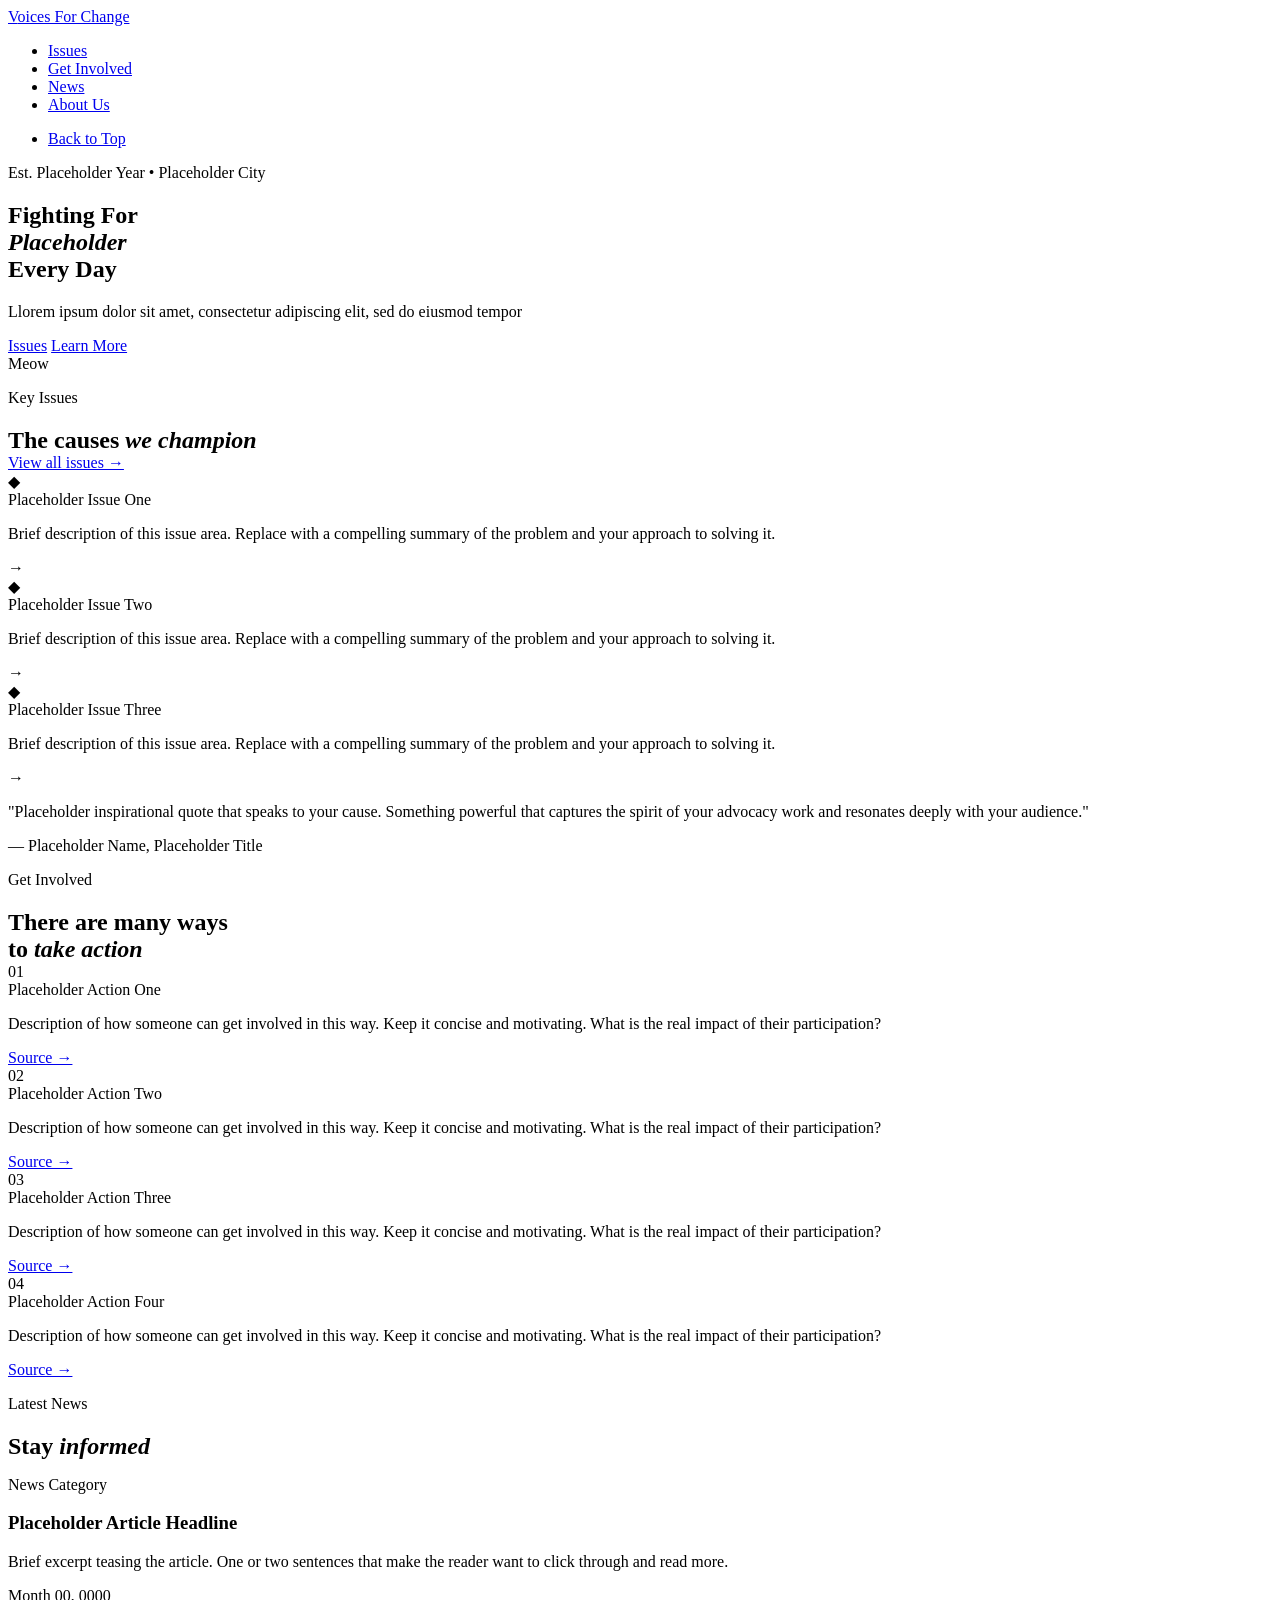
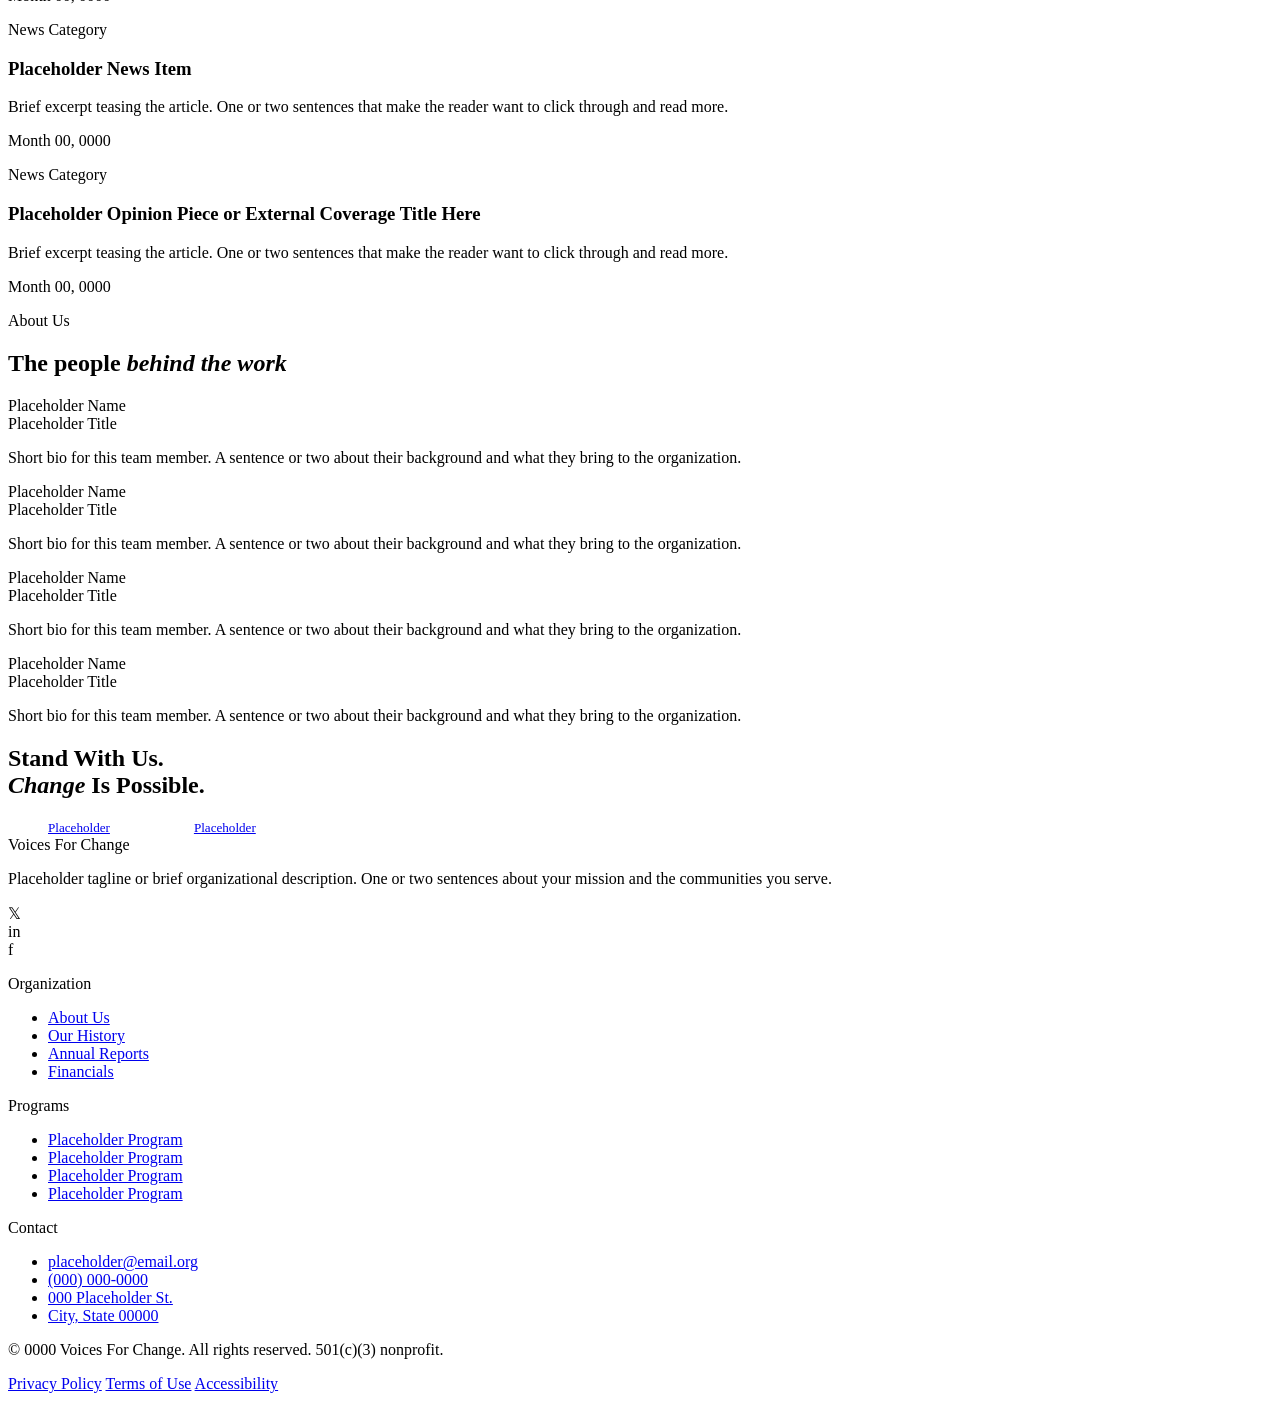
==== index.html @ d4bca1f6 "Initial Commit" ====
<!DOCTYPE html>
<html lang="en">
<head>
    <meta charset="UTF-8" />
    <meta name="viewport" content="width=device-width, initial-scale=1.0" />
    <title>Voices For Change — Advocacy Organization</title>
    <link href="https://fonts.googleapis.com/css2?family=Bebas+Neue&family=Cormorant+Garamond:ital,wght@0,300;0,400;0,600;1,300;1,400&family=DM+Sans:wght@300;400;500&display=swap" rel="stylesheet" />
    <link rel="stylesheet" href="./style.css">
</head>
<body>

<!-- NAV -->
<nav>
    <a class="nav-logo" href="#"><span>V</span>oices For Change</a>
    <ul class="nav-links">
        <li><a href="#issues">Issues</a></li>
        <li><a href="#involved">Get Involved</a></li>
        <li><a href="#news">News</a></li>
        <li><a href="#about">About Us</a></li>
    </ul>
    <ul class="top-button">
        <li class="top"><a href="#" class="cta-btn">Back to Top</a></li>
    </ul>
</nav>

<!-- HERO -->
<section id="hero" class="hero">
    <div class="hero-left">
        <p class="hero-eyebrow">Est. Placeholder Year &bull; Placeholder City</p>
        <h1 class="hero-title">
            Fighting For<br>
            <em>Placeholder</em><br>
            Every Day
        </h1>
        <p class="hero-sub">
            Llorem ipsum dolor sit amet, consectetur adipiscing elit, sed do eiusmod tempor
        </p>
        <div class="hero-actions">
            <a href="#issues" class="btn-primary">Issues</a>
            <a href="#news" class="btn-secondary">Learn More</a>
        </div>
    </div>
    <div class="hero-right">
        <div class="hero-right-inner"></div>
        <div class="hero-deco">Meow</div>
    </div>
</section>

<!-- ISSUES -->
<section id= "issues" class="issues-section">
    <div class="issues-header">
        <div>
            <p class="section-tag">Key Issues</p>
            <h2 class="section-heading" style="margin-bottom:0">The causes <em>we champion</em></h2>
        </div>
        <a href="#" class="involve-link">View all issues &#8594;</a>
    </div>
    <div class="issues-grid">
        <div class="issue-card">
            <div class="issue-icon">&#9670;</div>
            <div class="issue-title">Placeholder Issue One</div>
            <p class="issue-desc">Brief description of this issue area. Replace with a compelling summary of the problem and your approach to solving it.</p>
            <span class="issue-arrow">&#8594;</span>
        </div>
        <div class="issue-card">
            <div class="issue-icon">&#9670;</div>
            <div class="issue-title">Placeholder Issue Two</div>
            <p class="issue-desc">Brief description of this issue area. Replace with a compelling summary of the problem and your approach to solving it.</p>
            <span class="issue-arrow">&#8594;</span>
        </div>
        <div class="issue-card">
            <div class="issue-icon">&#9670;</div>
            <div class="issue-title">Placeholder Issue Three</div>
            <p class="issue-desc">Brief description of this issue area. Replace with a compelling summary of the problem and your approach to solving it.</p>
            <span class="issue-arrow">&#8594;</span>
        </div>
    </div>
</section>

<!-- QUOTE -->
<section class="quote-section">
    <p class="quote-text">
        "Placeholder inspirational quote that speaks to your cause. Something powerful that captures the spirit of your advocacy work and resonates deeply with your audience."
    </p>
    <p class="quote-attribution">— Placeholder Name, Placeholder Title</p>
</section>

<!-- GET INVOLVED -->
<section id="involved" class="involve-section">
    <div class="involve-header">
        <p class="section-tag">Get Involved</p>
        <h2 class="section-heading" style="margin-bottom:0">There are many ways<br>to <em>take action</em></h2>
    </div>
    <div class="involve-grid">
        <div class="involve-card">
            <div class="involve-num">01</div>
            <div class="involve-title">Placeholder Action One</div>
            <p class="involve-text">Description of how someone can get involved in this way. Keep it concise and motivating. What is the real impact of their participation?</p>
            <a href="#" class="involve-link">Source &#8594;</a>
        </div>
        <div class="involve-card">
            <div class="involve-num">02</div>
            <div class="involve-title">Placeholder Action Two</div>
            <p class="involve-text">Description of how someone can get involved in this way. Keep it concise and motivating. What is the real impact of their participation?</p>
            <a href="#" class="involve-link">Source &#8594;</a>
        </div>
        <div class="involve-card">
            <div class="involve-num">03</div>
            <div class="involve-title">Placeholder Action Three</div>
            <p class="involve-text">Description of how someone can get involved in this way. Keep it concise and motivating. What is the real impact of their participation?</p>
            <a href="#" class="involve-link">Source &#8594;</a>
        </div>
        <div class="involve-card">
            <div class="involve-num">04</div>
            <div class="involve-title">Placeholder Action Four</div>
            <p class="involve-text">Description of how someone can get involved in this way. Keep it concise and motivating. What is the real impact of their participation?</p>
            <a href="#" class="involve-link">Source &#8594;</a>
        </div>
    </div>
</section>

<!-- NEWS -->
<section id="news" class="news-section">
    <div class="news-header">
        <div>
            <p class="section-tag">Latest News</p>
            <h2 class="section-heading" style="margin-bottom:0">Stay <em>informed</em></h2>
        </div>
    </div>
    <div class="news-grid">
        <div class="news-card">
            <p class="news-category">News Category</p>
            <h3 class="news-title">Placeholder Article Headline </h3>
            <p class="news-excerpt">Brief excerpt teasing the article. One or two sentences that make the reader want to click through and read more.</p>
            <p class="news-date">Month 00, 0000</p>
        </div>
        <div class="news-card">
            <p class="news-category">News Category</p>
            <h3 class="news-title">Placeholder News Item </h3>
            <p class="news-excerpt">Brief excerpt teasing the article. One or two sentences that make the reader want to click through and read more.</p>
            <p class="news-date">Month 00, 0000</p>
        </div>
        <div class="news-card">
            <p class="news-category">News Category</p>
            <h3 class="news-title">Placeholder Opinion Piece or External Coverage Title Here</h3>
            <p class="news-excerpt">Brief excerpt teasing the article. One or two sentences that make the reader want to click through and read more.</p>
            <p class="news-date">Month 00, 0000</p>
        </div>
    </div>
</section>

<!-- ABOUT -->
<section id="about" class="about-section">
    <div class="about-header">
        <p class="section-tag">About Us</p>
        <h2 class="section-heading">The people <em>behind the work</em></h2>
    </div>
    <div class="about-grid">
        <div class="about-card">
            <div class="about-avatar"></div>
            <div class="about-name">Placeholder Name</div>
            <div class="about-role">Placeholder Title</div>
            <p class="about-bio">Short bio for this team member. A sentence or two about their background and what they bring to the organization.</p>
        </div>
        <div class="about-card">
            <div class="about-avatar"></div>
            <div class="about-name">Placeholder Name</div>
            <div class="about-role">Placeholder Title</div>
            <p class="about-bio">Short bio for this team member. A sentence or two about their background and what they bring to the organization.</p>
        </div>
        <div class="about-card">
            <div class="about-avatar"></div>
            <div class="about-name">Placeholder Name</div>
            <div class="about-role">Placeholder Title</div>
            <p class="about-bio">Short bio for this team member. A sentence or two about their background and what they bring to the organization.</p>
        </div>
        <div class="about-card">
            <div class="about-avatar"></div>
            <div class="about-name">Placeholder Name</div>
            <div class="about-role">Placeholder Title</div>
            <p class="about-bio">Short bio for this team member. A sentence or two about their background and what they bring to the organization.</p>
        </div>
    </div>
</section>

<!-- CTA BAND -->
<section class="cta-band">
    <div>
        <h2 class="cta-heading">
            Stand With Us.<br>
            <em>Change</em> Is Possible.
        </h2>
    </div>
    <div class="cta-actions">
        <a href="#" class="btn-primary" style="font-size:0.82rem; padding:1rem 2.5rem;">Placeholder</a>
        <a href="#" class="btn-secondary" style="font-size:0.82rem; padding:1rem 2.5rem;">Placeholder</a>
    </div>
</section>

<!-- FOOTER -->
<footer>
    <div class="footer-top">
        <div>
            <div class="footer-brand-name"><span>V</span>oices For Change</div>
            <p class="footer-tagline">Placeholder tagline or brief organizational description. One or two sentences about your mission and the communities you serve.</p>
            <div class="footer-socials">
                <div class="social-btn">&#120143;</div>
                <div class="social-btn">in</div>
                <div class="social-btn">f</div>
            </div>
        </div>
        <div>
            <p class="footer-col-title">Organization</p>
            <ul class="footer-links">
                <li><a href="#about">About Us</a></li>
                <li><a href="nothing.html">Our History</a></li>
                <li><a href="nothing.html">Annual Reports</a></li>
                <li><a href="nothing.html">Financials</a></li>
            </ul>
        </div>
        <div>
            <p class="footer-col-title">Programs</p>
            <ul class="footer-links">
                <li><a href="nothing.html">Placeholder Program</a></li>
                <li><a href="nothing.html">Placeholder Program</a></li>
                <li><a href="nothing.html">Placeholder Program</a></li>
                <li><a href="nothing.html">Placeholder Program</a></li>
            </ul>
        </div>
        <div>
            <p class="footer-col-title">Contact</p>
            <ul class="footer-links">
                <li><a href="nothing.html">placeholder@email.org</a></li>
                <li><a href="nothing.html">(000) 000-0000</a></li>
                <li><a href="nothing.html">000 Placeholder St.</a></li>
                <li><a href="nothing.html">City, State 00000</a></li>
            </ul>
        </div>
    </div>
    <div class="footer-bottom">
        <p class="footer-copy">&copy; 0000 Voices For Change. All rights reserved. 501(c)(3) nonprofit.</p>
        <div class="footer-legal">
            <a href="nothing.html">Privacy Policy</a>
            <a href="nothing.html">Terms of Use</a>
            <a href="nothing.html">Accessibility</a>
        </div>
    </div>
</footer>

</body>
</html>
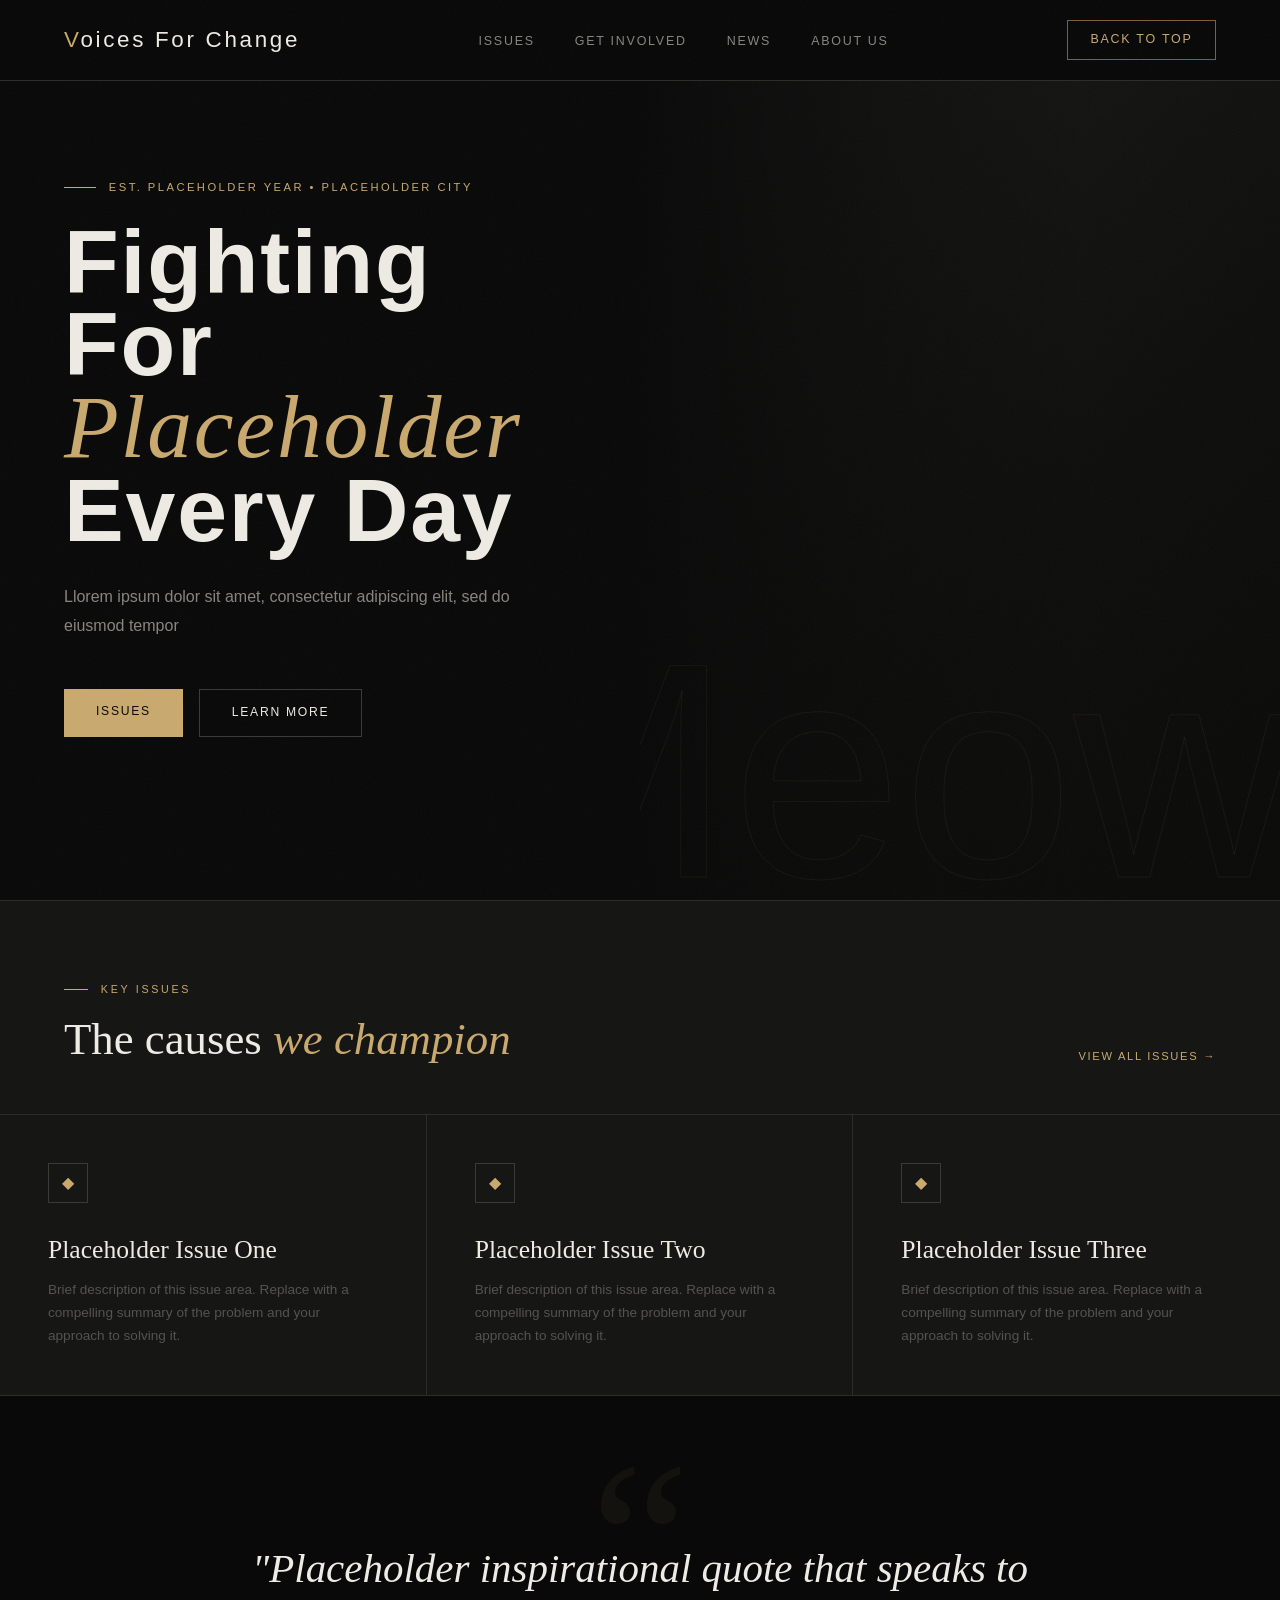
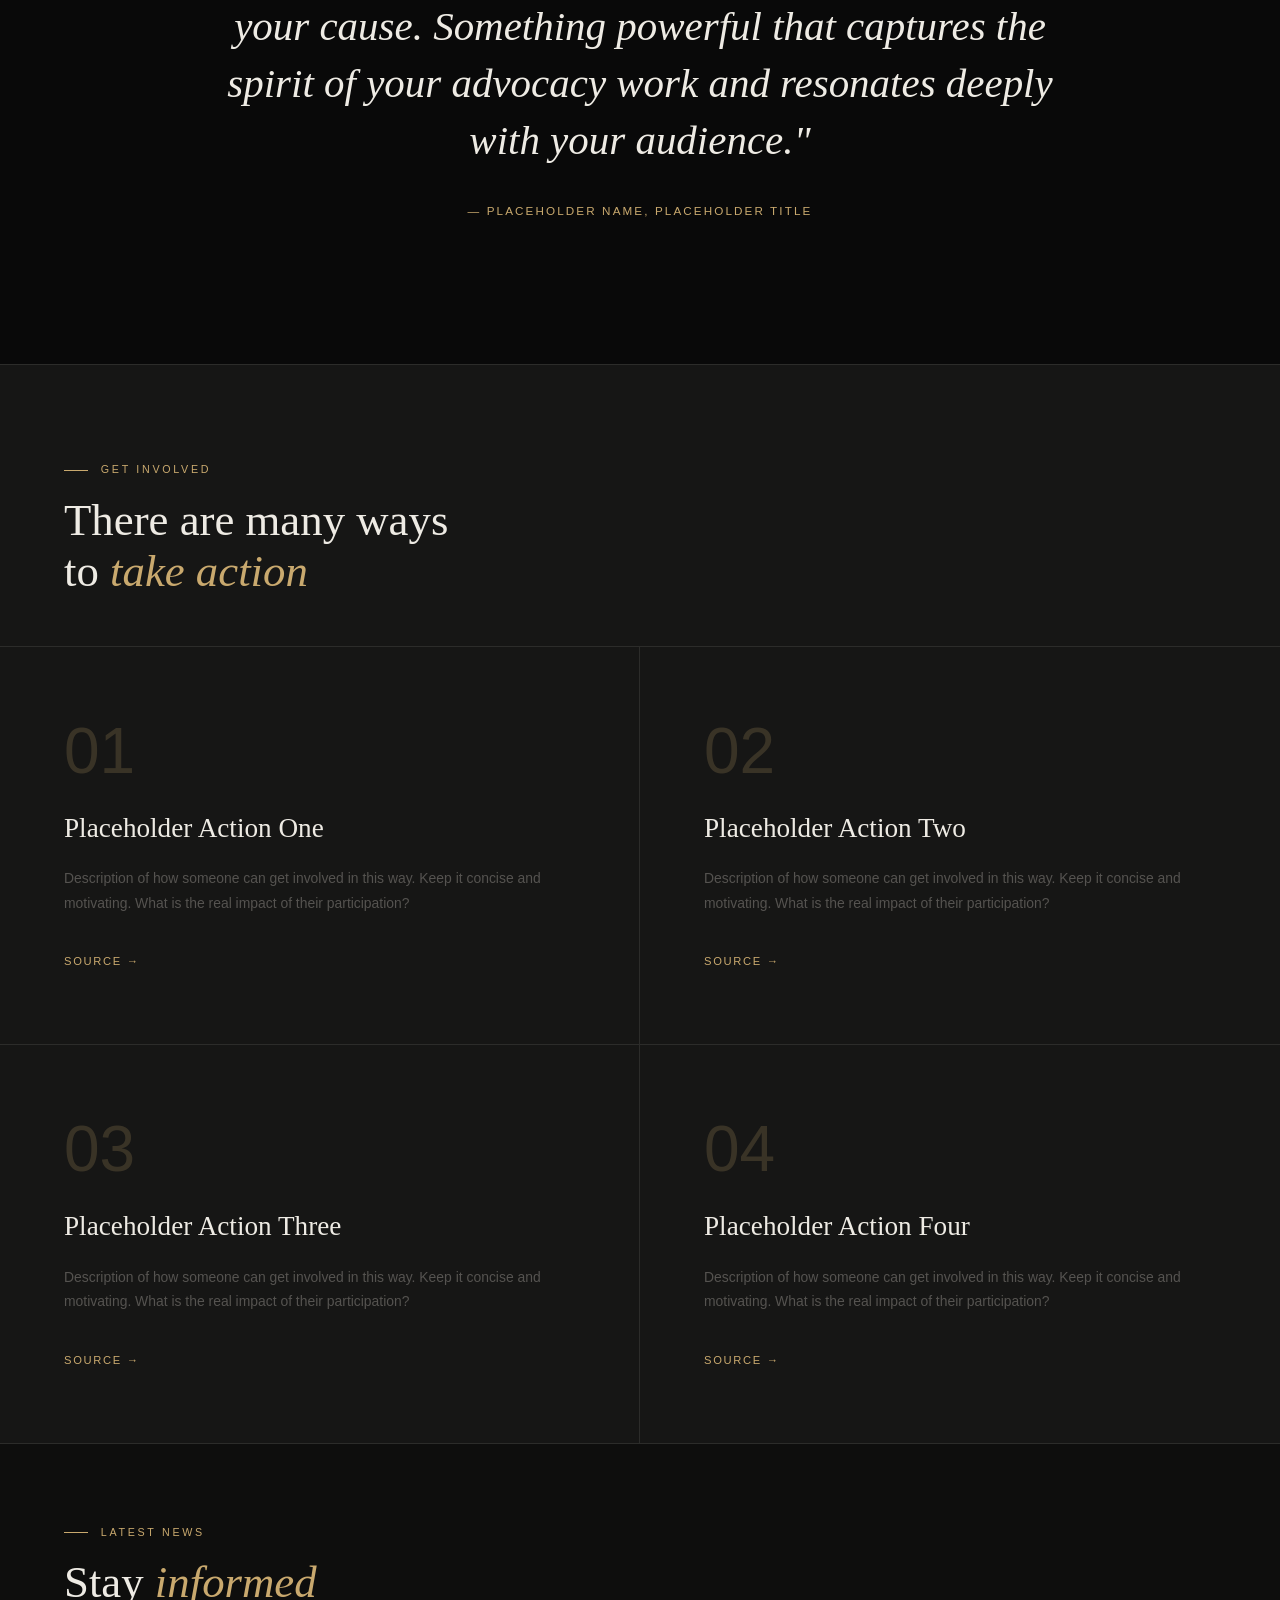
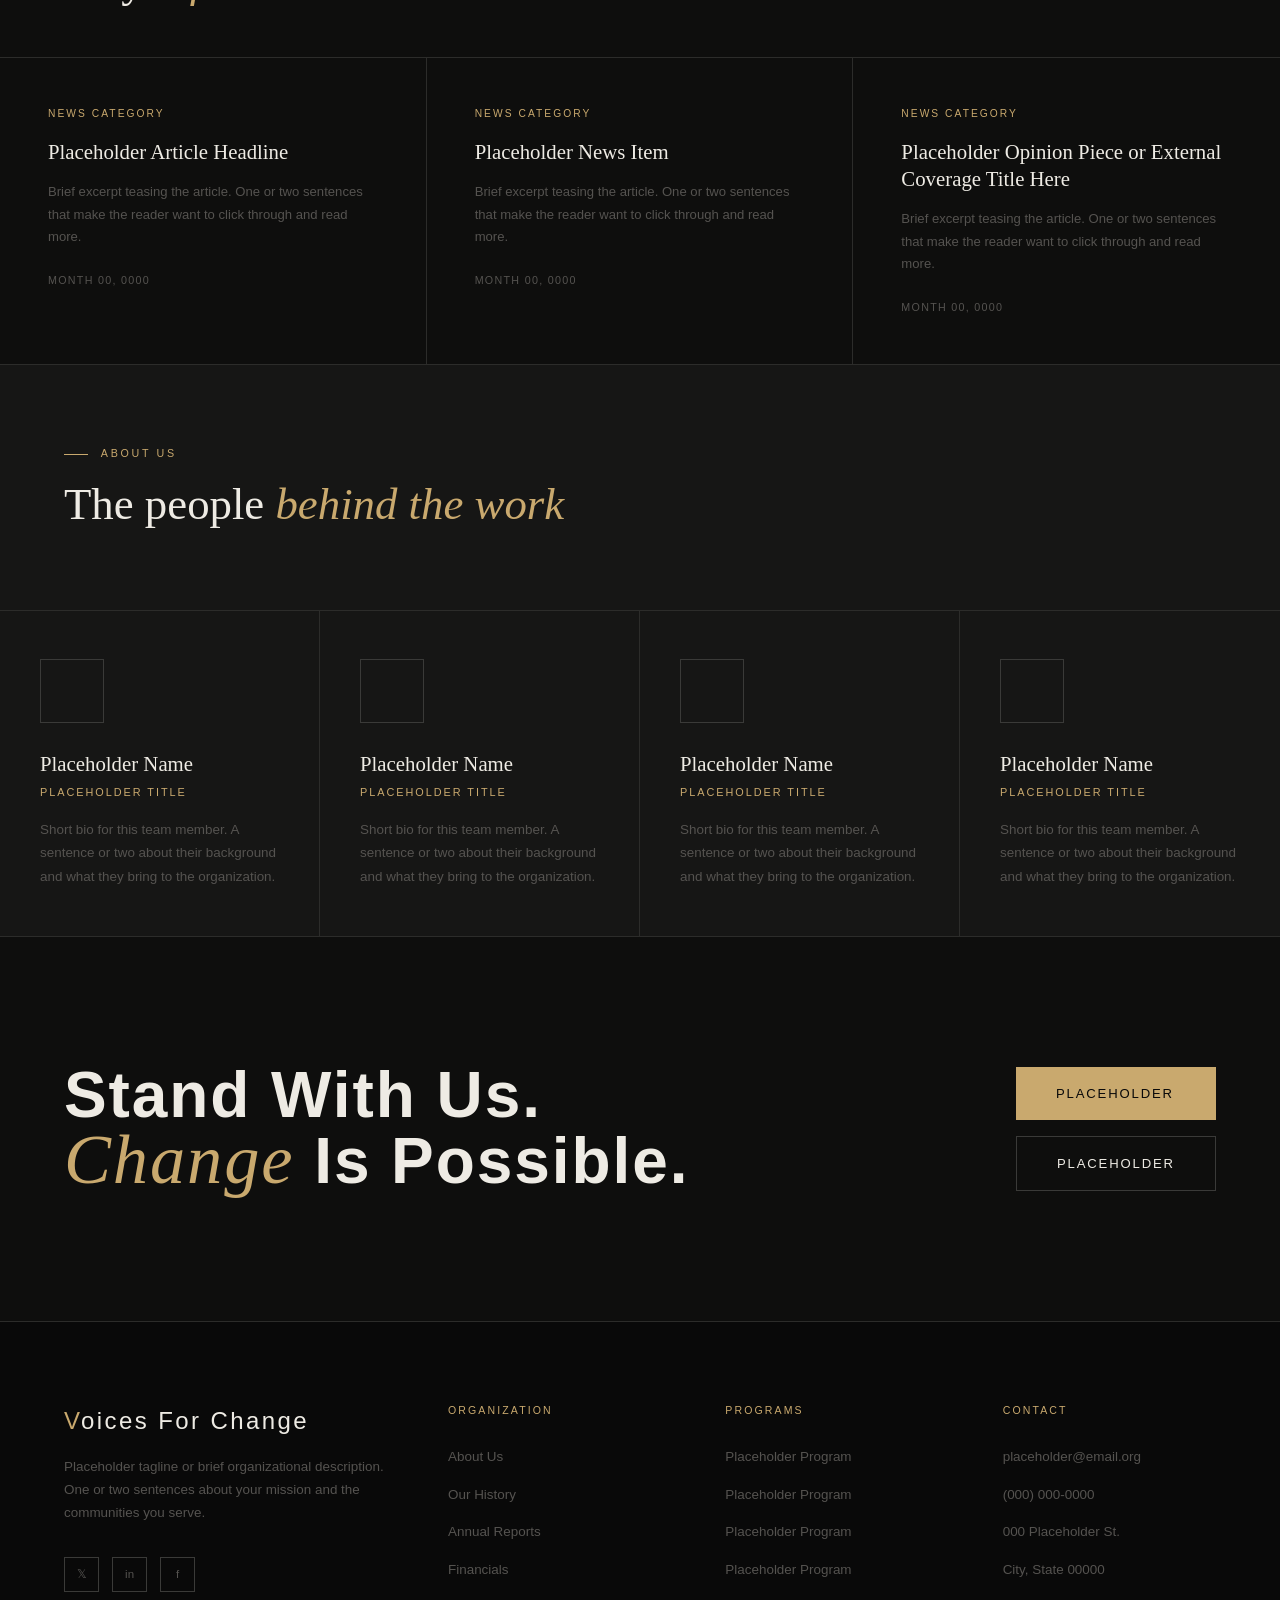
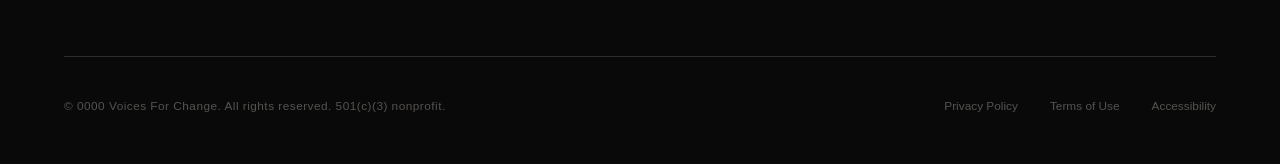
==== commit 591cc5fe: "Update index.html" ====
--- a/index.html
+++ b/index.html
@@ -3,7 +3,7 @@
 <head>
     <meta charset="UTF-8" />
     <meta name="viewport" content="width=device-width, initial-scale=1.0" />
-    <title>Voices For Change — Advocacy Organization</title>
+    <title>Voices For Change</title>
     <link href="https://fonts.googleapis.com/css2?family=Bebas+Neue&family=Cormorant+Garamond:ital,wght@0,300;0,400;0,600;1,300;1,400&family=DM+Sans:wght@300;400;500&display=swap" rel="stylesheet" />
     <link rel="stylesheet" href="./style.css">
 </head>
@@ -248,4 +248,4 @@
 </footer>
 
 </body>
-</html>+</html>
--- a/style.css
+++ b/style.css
@@ -0,0 +1,659 @@
+:root {
+    --black:        #0e0e0d;
+    --black-deep:   #090909;
+    --surface:      #161615;
+    --card:         #1c1c1b;
+    --border:       #2c2c2a;
+    --border-light: #3a3a38;
+    --accent:       #c9a96e;
+    --accent-dim:   #7a6038;
+    --white:        #eeebe4;
+    --white-dim:    #888580;
+    --white-muted:  #555350;
+}
+
+*, *::before, *::after { box-sizing: border-box; margin: 0; padding: 0; }
+html { scroll-behavior: smooth; font-size: 16px; }
+
+body {
+    background: var(--black-deep);
+    color: var(--white);
+    font-family: 'DM Sans', sans-serif;
+    font-weight: 300;
+    line-height: 1.6;
+    overflow-x: hidden;
+}
+
+body::after {
+    content: '';
+    position: fixed;
+    inset: 0;
+    pointer-events: none;
+    z-index: 9999;
+    opacity: 0.035;
+    background-image: url("data:image/svg+xml,%3Csvg xmlns='http://www.w3.org/2000/svg' width='300' height='300'%3E%3Cfilter id='noise'%3E%3CfeTurbulence type='fractalNoise' baseFrequency='0.85' numOctaves='4' stitchTiles='stitch'/%3E%3C/filter%3E%3Crect width='300' height='300' filter='url(%23noise)' opacity='1'/%3E%3C/svg%3E");
+}
+
+/* NAV */
+nav {
+    position: fixed;
+    top: 0; left: 0; right: 0;
+    z-index: 100;
+    display: flex;
+    align-items: center;
+    justify-content: space-between;
+    padding: 1.25rem 4rem;
+    background: rgba(9,9,9,0.9);
+    backdrop-filter: blur(14px);
+    border-bottom: 1px solid var(--border);
+}
+.nav-logo {
+    font-family: 'Bebas Neue', sans-serif;
+    font-size: 1.4rem;
+    letter-spacing: 0.12em;
+    color: var(--white);
+    text-decoration: none;
+}
+.nav-logo span { color: var(--accent); }
+.nav-links { display: flex; gap: 2.5rem; list-style: none; }
+.nav-links a {
+    color: var(--white-dim);
+    text-decoration: none;
+    font-size: 0.78rem;
+    letter-spacing: 0.14em;
+    text-transform: uppercase;
+    transition: color 0.2s;
+}
+.nav-links a:hover { color: var(--accent); }
+.top-button {
+    background: transparent;
+    border: 1px solid var(--accent-dim);
+    color: var(--accent);
+    font-family: 'DM Sans', sans-serif;
+    font-size: 0.73rem;
+    letter-spacing: 0.12em;
+    text-transform: uppercase;
+    padding: 0.55rem 1.4rem;
+    cursor: pointer;
+    transition: background 0.25s, color 0.25s;
+    list-style: none;
+}
+
+.top-button a {
+    color: var(--accent);
+    text-decoration: none;
+    font-size: 0.78rem;
+    letter-spacing: 0.14em;
+    text-transform: uppercase;
+    transition: color 0.2s;
+}
+
+.nav-cta:hover { background: var(--accent); color: var(--black-deep); }
+
+/* HERO */
+.hero {
+    min-height: 100vh;
+    display: grid;
+    grid-template-columns: 1fr 1fr;
+    position: relative;
+    padding-top: 80px;
+    overflow: hidden;
+}
+.hero-left {
+    display: flex;
+    flex-direction: column;
+    justify-content: center;
+    padding: 6rem 4rem 10rem;
+    position: relative;
+    z-index: 2;
+}
+.hero-eyebrow {
+    font-size: 0.7rem;
+    letter-spacing: 0.22em;
+    text-transform: uppercase;
+    color: var(--accent);
+    margin-bottom: 1.5rem;
+    display: flex;
+    align-items: center;
+    gap: 0.8rem;
+    opacity: 0;
+    animation: fadeUp 0.7s ease forwards 0.2s;
+}
+.hero-eyebrow::before {
+    content: '';
+    display: block;
+    width: 2rem;
+    height: 1px;
+    background: var(--accent);
+}
+.hero-title {
+    font-family: 'Bebas Neue', sans-serif;
+    font-size: clamp(4rem, 7vw, 7.5rem);
+    line-height: 0.92;
+    letter-spacing: 0.02em;
+    color: var(--white);
+    margin-bottom: 2rem;
+    opacity: 0;
+    animation: fadeUp 0.8s ease forwards 0.4s;
+}
+.hero-title em {
+    font-family: 'Cormorant Garamond', serif;
+    font-style: italic;
+    font-weight: 300;
+    color: var(--accent);
+}
+.hero-sub {
+    font-size: 1rem;
+    color: var(--white-dim);
+    max-width: 28rem;
+    line-height: 1.8;
+    margin-bottom: 3rem;
+    opacity: 0;
+    animation: fadeUp 0.8s ease forwards 0.6s;
+}
+.hero-actions {
+    display: flex;
+    gap: 1rem;
+    opacity: 0;
+    animation: fadeUp 0.8s ease forwards 0.8s;
+}
+.btn-primary {
+    background: var(--accent);
+    color: var(--black-deep);
+    font-family: 'DM Sans', sans-serif;
+    font-size: 0.76rem;
+    font-weight: 500;
+    letter-spacing: 0.14em;
+    text-transform: uppercase;
+    padding: 0.85rem 2rem;
+    border: none;
+    cursor: pointer;
+    transition: opacity 0.2s, transform 0.2s;
+    display: inline-block;
+    list-style: none;
+    text-decoration: none;
+}
+.btn-primary:hover { opacity: 0.82; transform: translateY(-1px); }
+.btn-secondary {
+    background: transparent;
+    color: var(--white);
+    font-family: 'DM Sans', sans-serif;
+    font-size: 0.76rem;
+    letter-spacing: 0.14em;
+    text-transform: uppercase;
+    padding: 0.85rem 2rem;
+    border: 1px solid var(--border-light);
+    cursor: pointer;
+    transition: border-color 0.2s;
+    display: inline-block;
+    list-style: none;
+    text-decoration: none;
+}
+.btn-secondary:hover { border-color: var(--white-dim); }
+.hero-right {
+    position: relative;
+    overflow: hidden;
+    list-style: none;
+    text-decoration: none;
+}
+.hero-right-inner {
+    position: absolute;
+    inset: 0;
+    background: linear-gradient(to left, transparent 30%, var(--black-deep) 100%),
+    linear-gradient(135deg, #1a1a18 0%, #0e0e0c 60%, #0a0a09 100%);
+}
+.hero-deco {
+    position: absolute;
+    right: -0.05em;
+    bottom: -0.08em;
+    font-family: 'Bebas Neue', sans-serif;
+    font-size: 24vw;
+    color: transparent;
+    -webkit-text-stroke: 1px rgba(201,169,110,0.07);
+    line-height: 1;
+    pointer-events: none;
+    user-select: none;
+    z-index: 1;
+}
+.hero-stat-strip {
+    position: absolute;
+    bottom: 0; left: 0; right: 0;
+    display: grid;
+    grid-template-columns: repeat(3, 1fr);
+    border-top: 1px solid var(--border);
+    z-index: 3;
+    background: rgba(9,9,9,0.6);
+    backdrop-filter: blur(8px);
+}
+.stat-item {
+    padding: 1.8rem 4rem;
+    border-right: 1px solid var(--border);
+    opacity: 0;
+    animation: fadeUp 0.7s ease forwards;
+}
+.stat-item:nth-child(1) { animation-delay: 1.0s; }
+.stat-item:nth-child(2) { animation-delay: 1.15s; }
+.stat-item:nth-child(3) { animation-delay: 1.3s; border-right: none; }
+.stat-number {
+    font-family: 'Bebas Neue', sans-serif;
+    font-size: 2.4rem;
+    letter-spacing: 0.04em;
+    color: var(--accent);
+    line-height: 1;
+    margin-bottom: 0.3rem;
+}
+.stat-label {
+    font-size: 0.7rem;
+    letter-spacing: 0.15em;
+    text-transform: uppercase;
+    color: var(--white-muted);
+}
+
+/* MISSION */
+.mission-grid {
+    display: grid;
+    grid-template-columns: 1fr 1fr;
+    border-top: 1px solid var(--border);
+    border-bottom: 1px solid var(--border);
+}
+.mission-left {
+    padding: 8rem 4rem;
+    border-right: 1px solid var(--border);
+}
+.mission-right {
+    padding: 8rem 4rem;
+    display: flex;
+    flex-direction: column;
+    gap: 3rem;
+}
+.section-tag {
+    font-size: 0.67rem;
+    letter-spacing: 0.25em;
+    text-transform: uppercase;
+    color: var(--accent);
+    margin-bottom: 1rem;
+    display: flex;
+    align-items: center;
+    gap: 0.8rem;
+}
+.section-tag::before { content: ''; width: 1.5rem; height: 1px; background: var(--accent); }
+.section-heading {
+    font-family: 'Cormorant Garamond', serif;
+    font-size: clamp(2.2rem, 3.5vw, 3.4rem);
+    font-weight: 300;
+    line-height: 1.15;
+    color: var(--white);
+    margin-bottom: 2rem;
+    max-width: 36rem;
+}
+.section-heading em { font-style: italic; color: var(--accent); }
+.section-body {
+    color: var(--white-dim);
+    max-width: 34rem;
+    font-size: 0.95rem;
+    line-height: 1.8;
+}
+.mission-pillar { padding-top: 2rem; border-top: 1px solid var(--border); }
+.mission-pillar:first-child { border-top: none; padding-top: 0; }
+.pillar-number {
+    font-family: 'Bebas Neue', sans-serif;
+    font-size: 0.82rem;
+    letter-spacing: 0.2em;
+    color: var(--white-muted);
+    margin-bottom: 0.5rem;
+}
+.pillar-title {
+    font-family: 'Cormorant Garamond', serif;
+    font-size: 1.45rem;
+    font-weight: 400;
+    color: var(--white);
+    margin-bottom: 0.5rem;
+}
+.pillar-text { font-size: 0.87rem; color: var(--white-muted); line-height: 1.7; }
+
+/* ISSUES */
+.issues-section {
+    background: var(--surface);
+    border-top: 1px solid var(--border);
+    border-bottom: 1px solid var(--border);
+}
+.issues-header {
+    padding: 5rem 4rem 3rem;
+    display: flex;
+    align-items: flex-end;
+    justify-content: space-between;
+    border-bottom: 1px solid var(--border);
+}
+.issues-grid { display: grid; grid-template-columns: repeat(3, 1fr); }
+.issue-card {
+    padding: 3rem;
+    border-right: 1px solid var(--border);
+    position: relative;
+    overflow: hidden;
+    cursor: pointer;
+    transition: background 0.3s;
+}
+.issue-card:last-child { border-right: none; }
+.issue-card:hover { background: var(--card); }
+.issue-card:hover .issue-arrow { opacity: 1; transform: translateX(0); }
+.issue-icon {
+    width: 2.5rem;
+    height: 2.5rem;
+    border: 1px solid var(--border-light);
+    display: flex;
+    align-items: center;
+    justify-content: center;
+    margin-bottom: 2rem;
+    color: var(--accent);
+}
+.issue-title {
+    font-family: 'Cormorant Garamond', serif;
+    font-size: 1.6rem;
+    font-weight: 400;
+    color: var(--white);
+    margin-bottom: 0.8rem;
+    line-height: 1.2;
+}
+.issue-desc { font-size: 0.85rem; color: var(--white-muted); line-height: 1.7; }
+.issue-arrow {
+    position: absolute;
+    bottom: 2rem; right: 2rem;
+    color: var(--accent);
+    opacity: 0;
+    transform: translateX(-6px);
+    transition: opacity 0.3s, transform 0.3s;
+}
+
+/* QUOTE */
+.quote-section {
+    padding: 9rem 4rem;
+    text-align: center;
+    position: relative;
+}
+.quote-section::before {
+    content: '\201C';
+    position: absolute;
+    top: 2rem;
+    left: 50%;
+    transform: translateX(-50%);
+    font-family: 'Cormorant Garamond', serif;
+    font-size: 14rem;
+    color: rgba(201,169,110,0.06);
+    line-height: 1;
+    pointer-events: none;
+}
+.quote-text {
+    font-family: 'Cormorant Garamond', serif;
+    font-size: clamp(1.7rem, 3.2vw, 2.8rem);
+    font-weight: 300;
+    font-style: italic;
+    color: var(--white);
+    max-width: 52rem;
+    margin: 0 auto 2rem;
+    line-height: 1.4;
+    position: relative;
+    z-index: 1;
+}
+.quote-attribution {
+    font-size: 0.73rem;
+    letter-spacing: 0.18em;
+    text-transform: uppercase;
+    color: var(--accent);
+}
+
+/* GET INVOLVED */
+
+.involve-section {
+    background: var(--surface);
+    border-top: 1px solid var(--border);
+}
+.involve-header { padding: 6rem 4rem 3rem; border-bottom: 1px solid var(--border); }
+.involve-grid { display: grid; grid-template-columns: repeat(2, 1fr); }
+.involve-card {
+    padding: 4.5rem 4rem;
+    border-right: 1px solid var(--border);
+    border-bottom: 1px solid var(--border);
+    background: var(--surface);
+}
+.involve-card:nth-child(2n) { border-right: none; }
+.involve-card:nth-last-child(-n+2) { border-bottom: none; }
+.involve-num {
+    font-family: 'Bebas Neue', sans-serif;
+    font-size: 4rem;
+    color: rgba(201,169,110,0.2);
+    line-height: 1;
+    margin-bottom: 1.5rem;
+}
+.involve-title {
+    font-family: 'Cormorant Garamond', serif;
+    font-size: 1.7rem;
+    font-weight: 400;
+    color: var(--white);
+    margin-bottom: 1rem;
+}
+.involve-text {
+    font-size: 0.87rem;
+    color: var(--white-muted);
+    line-height: 1.75;
+    margin-bottom: 2rem;
+}
+.involve-link {
+    font-size: 0.7rem;
+    letter-spacing: 0.15em;
+    text-transform: uppercase;
+    color: var(--accent);
+    text-decoration: none;
+    display: inline-flex;
+    align-items: center;
+    gap: 0.5rem;
+    transition: gap 0.2s;
+}
+.involve-link:hover { gap: 0.9rem; }
+
+/* NEWS */
+.news-section { background: var(--black); border-top: 1px solid var(--border); }
+.news-header {
+    padding: 5rem 4rem 3rem;
+    display: flex;
+    align-items: flex-end;
+    justify-content: space-between;
+    border-bottom: 1px solid var(--border);
+}
+.news-grid { display: grid; grid-template-columns: repeat(3, 1fr); }
+.news-card {
+    padding: 3rem;
+    border-right: 1px solid var(--border);
+    cursor: pointer;
+    transition: background 0.25s;
+}
+.news-card:last-child { border-right: none; }
+.news-card:hover { background: var(--card); }
+.news-card:hover .news-title { color: var(--accent); }
+.news-category {
+    font-size: 0.64rem;
+    letter-spacing: 0.2em;
+    text-transform: uppercase;
+    color: var(--accent);
+    margin-bottom: 1rem;
+}
+.news-title {
+    font-family: 'Cormorant Garamond', serif;
+    font-size: 1.3rem;
+    font-weight: 400;
+    color: var(--white);
+    margin-bottom: 1rem;
+    line-height: 1.3;
+    transition: color 0.2s;
+}
+.news-excerpt { font-size: 0.82rem; color: var(--white-muted); line-height: 1.7; margin-bottom: 1.5rem; }
+.news-date { font-size: 0.67rem; letter-spacing: 0.12em; color: var(--white-muted); text-transform: uppercase; }
+
+/* ABOUT */
+.about-section {
+    border-top: 1px solid var(--border);
+    background-color: var(--surface);
+}
+
+.about-header {
+    padding: 5rem 4rem 3rem;
+    border-bottom: 1px solid var(--border);
+}
+
+.about-grid {
+    display: grid;
+    grid-template-columns: repeat(4, 1fr);
+}
+
+.about-card {
+    padding: 3rem 2.5rem;
+    border-right: 1px solid var(--border);
+    transition: background 0.25s;
+}
+.about-card:last-child { border-right: none; }
+.about-card:hover { background: var(--card); }
+
+.about-avatar {
+    width: 4rem;
+    height: 4rem;
+    border: 1px solid var(--border-light);
+    background: var(--surface);
+    margin-bottom: 1.5rem;
+    /* Replace background with an <img> tag when you have photos */
+}
+
+.about-name {
+    font-family: 'Cormorant Garamond', serif;
+    font-size: 1.3rem;
+    font-weight: 400;
+    color: var(--white);
+    margin-bottom: 0.25rem;
+}
+
+.about-role {
+    font-size: 0.68rem;
+    letter-spacing: 0.18em;
+    text-transform: uppercase;
+    color: var(--accent);
+    margin-bottom: 1rem;
+}
+
+.about-bio {
+    font-size: 0.84rem;
+    color: var(--white-muted);
+    line-height: 1.75;
+}
+
+/* Responsive */
+@media (max-width: 900px) {
+    .about-grid { grid-template-columns: 1fr 1fr; }
+    .about-card { border-bottom: 1px solid var(--border); }
+    .about-header { padding: 3.5rem 1.5rem; }
+}
+
+/* CTA BAND */
+.cta-band {
+    padding: 8rem 4rem;
+    display: grid;
+    grid-template-columns: 1fr auto;
+    align-items: center;
+    gap: 4rem;
+    border-top: 1px solid var(--border);
+    background: var(--black);
+}
+.cta-heading {
+    font-family: 'Bebas Neue', sans-serif;
+    font-size: clamp(2.5rem, 5vw, 5.5rem);
+    line-height: 0.95;
+    color: var(--white);
+    letter-spacing: 0.03em;
+}
+.cta-heading em {
+    font-family: 'Cormorant Garamond', serif;
+    font-style: italic;
+    font-weight: 300;
+    color: var(--accent);
+    font-size: 1.1em;
+}
+.cta-actions { display: flex; flex-direction: column; gap: 1rem; min-width: 200px; }
+
+/* FOOTER */
+footer {
+    background: var(--black-deep);
+    border-top: 1px solid var(--border);
+    padding: 5rem 4rem 3rem;
+}
+.footer-top {
+    display: grid;
+    grid-template-columns: 1.5fr 1fr 1fr 1fr;
+    gap: 4rem;
+    padding-bottom: 4rem;
+    border-bottom: 1px solid var(--border);
+    margin-bottom: 2.5rem;
+}
+.footer-brand-name {
+    font-family: 'Bebas Neue', sans-serif;
+    font-size: 1.5rem;
+    letter-spacing: 0.1em;
+    color: var(--white);
+    margin-bottom: 1rem;
+}
+.footer-brand-name span { color: var(--accent); }
+.footer-tagline { font-size: 0.84rem; color: var(--white-muted); line-height: 1.7; margin-bottom: 2rem; max-width: 20rem; }
+.footer-socials { display: flex; gap: 0.8rem; }
+.social-btn {
+    width: 2.2rem;
+    height: 2.2rem;
+    border: 1px solid var(--border-light);
+    display: flex;
+    align-items: center;
+    justify-content: center;
+    color: var(--white-muted);
+    font-size: 0.72rem;
+    cursor: pointer;
+    transition: border-color 0.2s, color 0.2s;
+}
+.social-btn:hover { border-color: var(--accent); color: var(--accent); }
+.footer-col-title {
+    font-size: 0.66rem;
+    letter-spacing: 0.2em;
+    text-transform: uppercase;
+    color: var(--accent);
+    margin-bottom: 1.5rem;
+}
+.footer-links { list-style: none; display: flex; flex-direction: column; gap: 0.75rem; }
+.footer-links a { font-size: 0.84rem; color: var(--white-muted); text-decoration: none; transition: color 0.2s; }
+.footer-links a:hover { color: var(--white); }
+.footer-bottom { display: flex; justify-content: space-between; align-items: center; }
+.footer-copy { font-size: 0.74rem; color: var(--white-muted); letter-spacing: 0.04em; }
+.footer-legal { display: flex; gap: 2rem; }
+.footer-legal a { font-size: 0.74rem; color: var(--white-muted); text-decoration: none; transition: color 0.2s; }
+.footer-legal a:hover { color: var(--white); }
+
+/* ANIMATIONS */
+@keyframes fadeUp {
+    from { opacity: 0; transform: translateY(20px); }
+    to   { opacity: 1; transform: translateY(0); }
+}
+
+/* RESPONSIVE */
+@media (max-width: 900px) {
+    nav { padding: 1.2rem 1.5rem; }
+    .nav-links { display: none; }
+    .hero { grid-template-columns: 1fr; }
+    .hero-left { padding: 5rem 1.5rem 9rem; }
+    .hero-right { display: none; }
+    .hero-stat-strip { grid-template-columns: 1fr 1fr; }
+    .stat-item { padding: 1.4rem 1.5rem; }
+    .stat-item:last-child { grid-column: 1/-1; border-right: none; border-top: 1px solid var(--border); }
+    .mission-grid, .issues-grid, .involve-grid, .news-grid, .footer-top { grid-template-columns: 1fr; }
+    .mission-left, .mission-right { border-right: none; padding: 3.5rem 1.5rem; }
+    .involve-card { border-right: none; padding: 3rem 1.5rem; }
+    .news-card { border-right: none; border-bottom: 1px solid var(--border); }
+    .issues-header, .news-header, .involve-header { padding: 3.5rem 1.5rem; flex-direction: column; align-items: flex-start; gap: 1.5rem; }
+    .issues-grid .issue-card { border-right: none; border-bottom: 1px solid var(--border); }
+    .cta-band { grid-template-columns: 1fr; padding: 5rem 1.5rem; }
+    footer { padding: 4rem 1.5rem 2rem; }
+    .footer-top { gap: 2.5rem; }
+    .footer-bottom { flex-direction: column; gap: 1.5rem; align-items: flex-start; }
+    .quote-section { padding: 6rem 1.5rem; }
+}
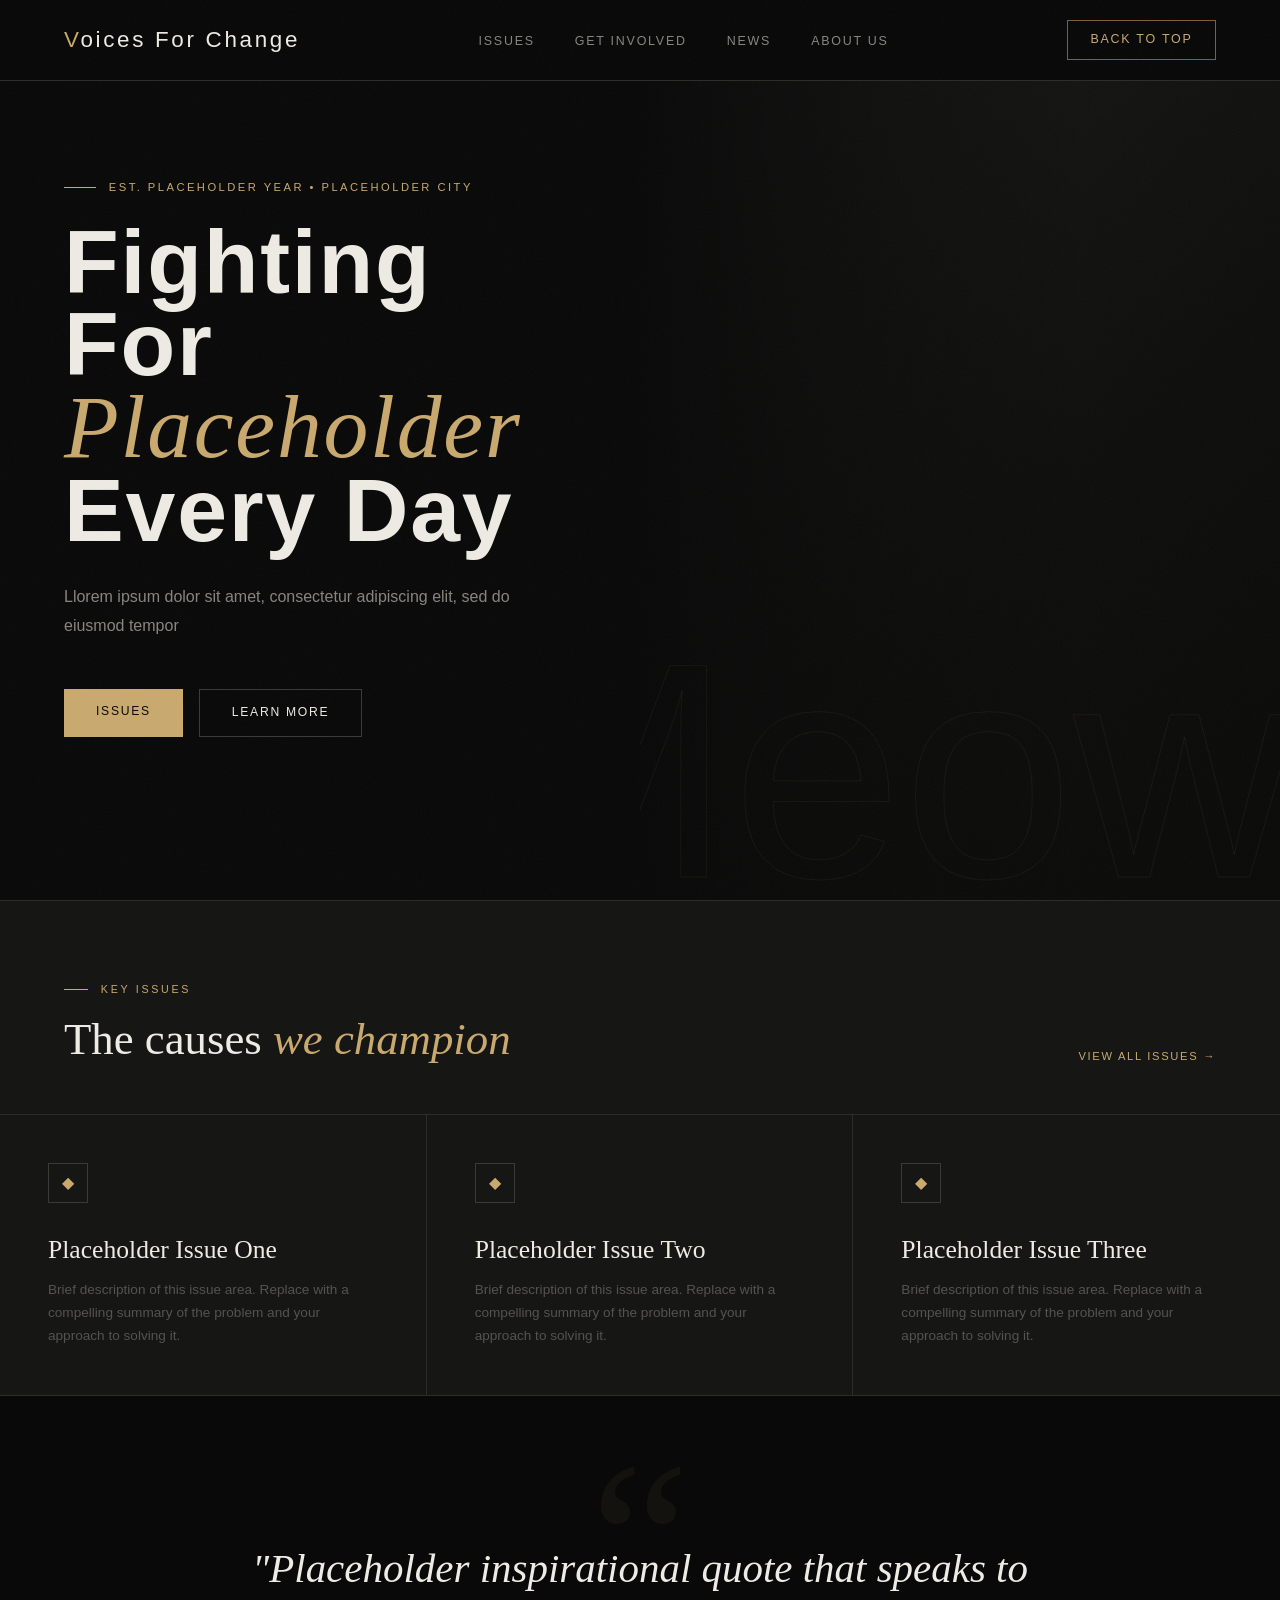
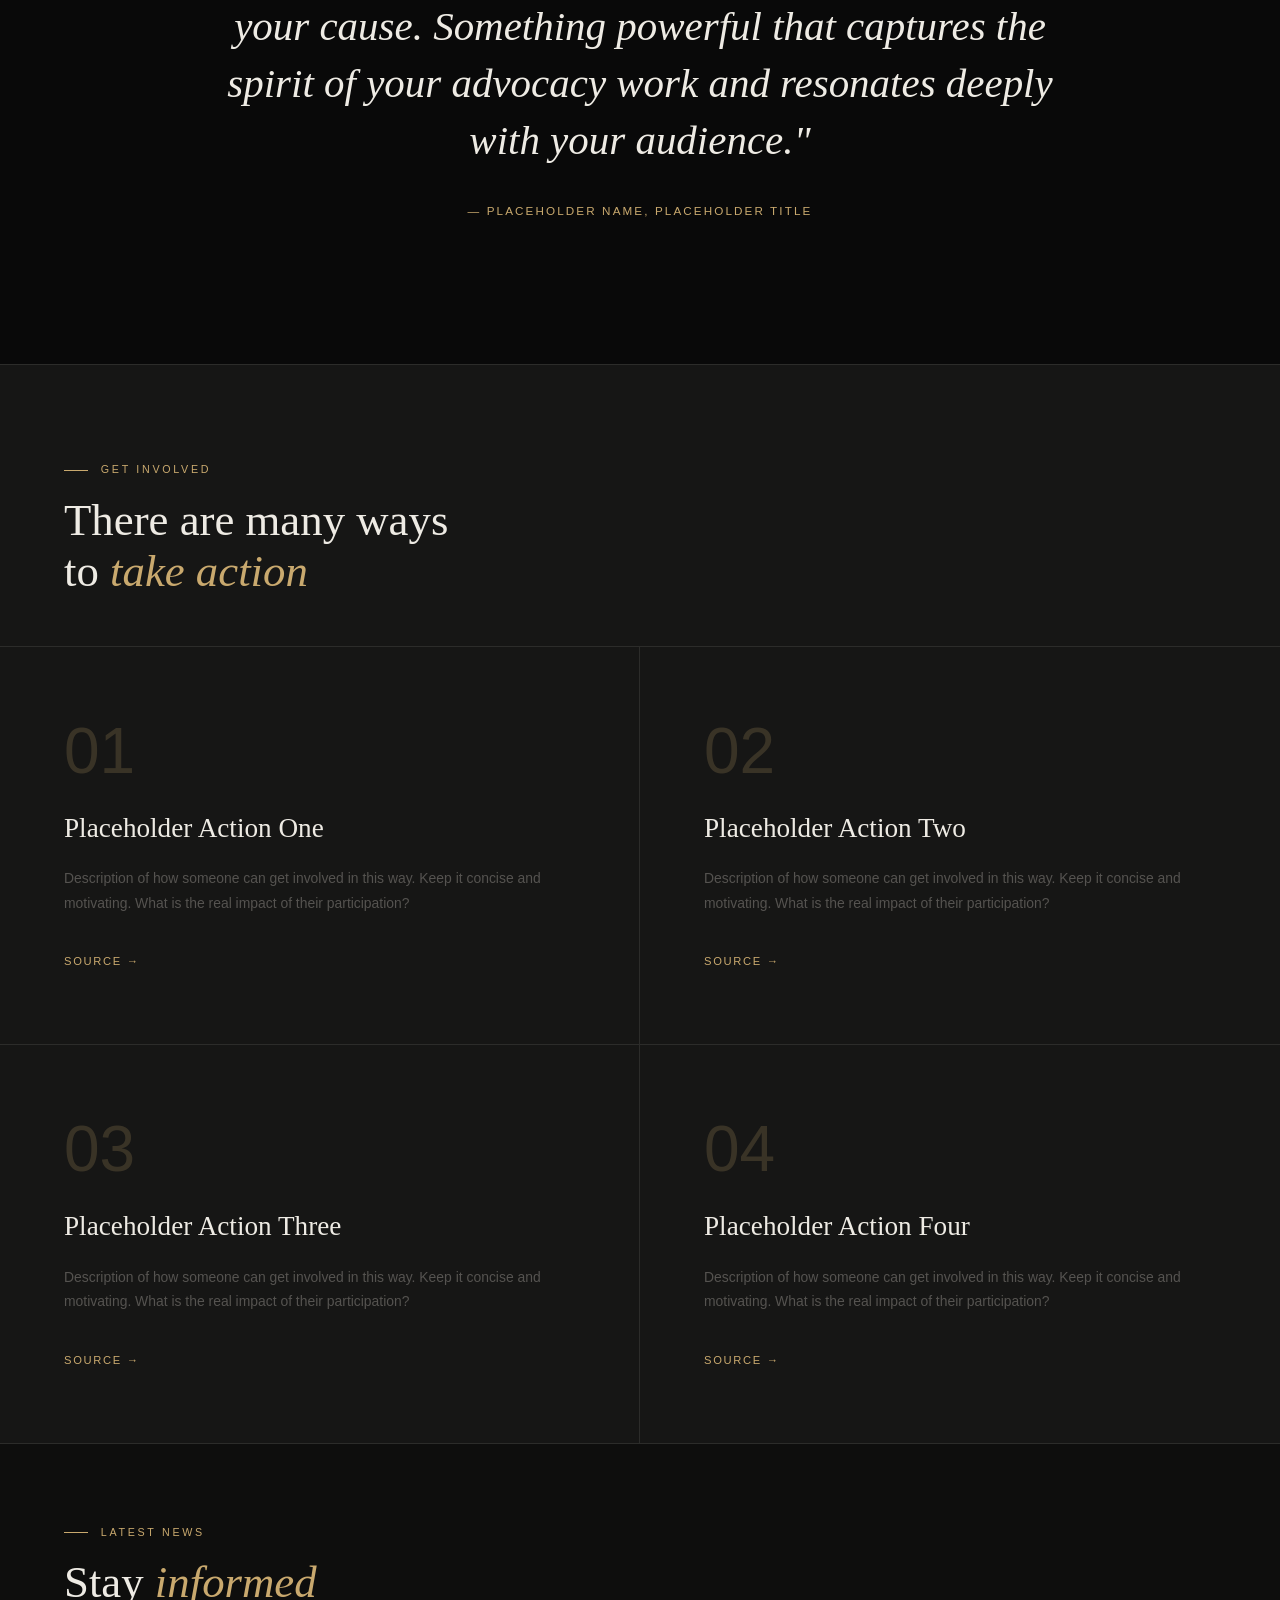
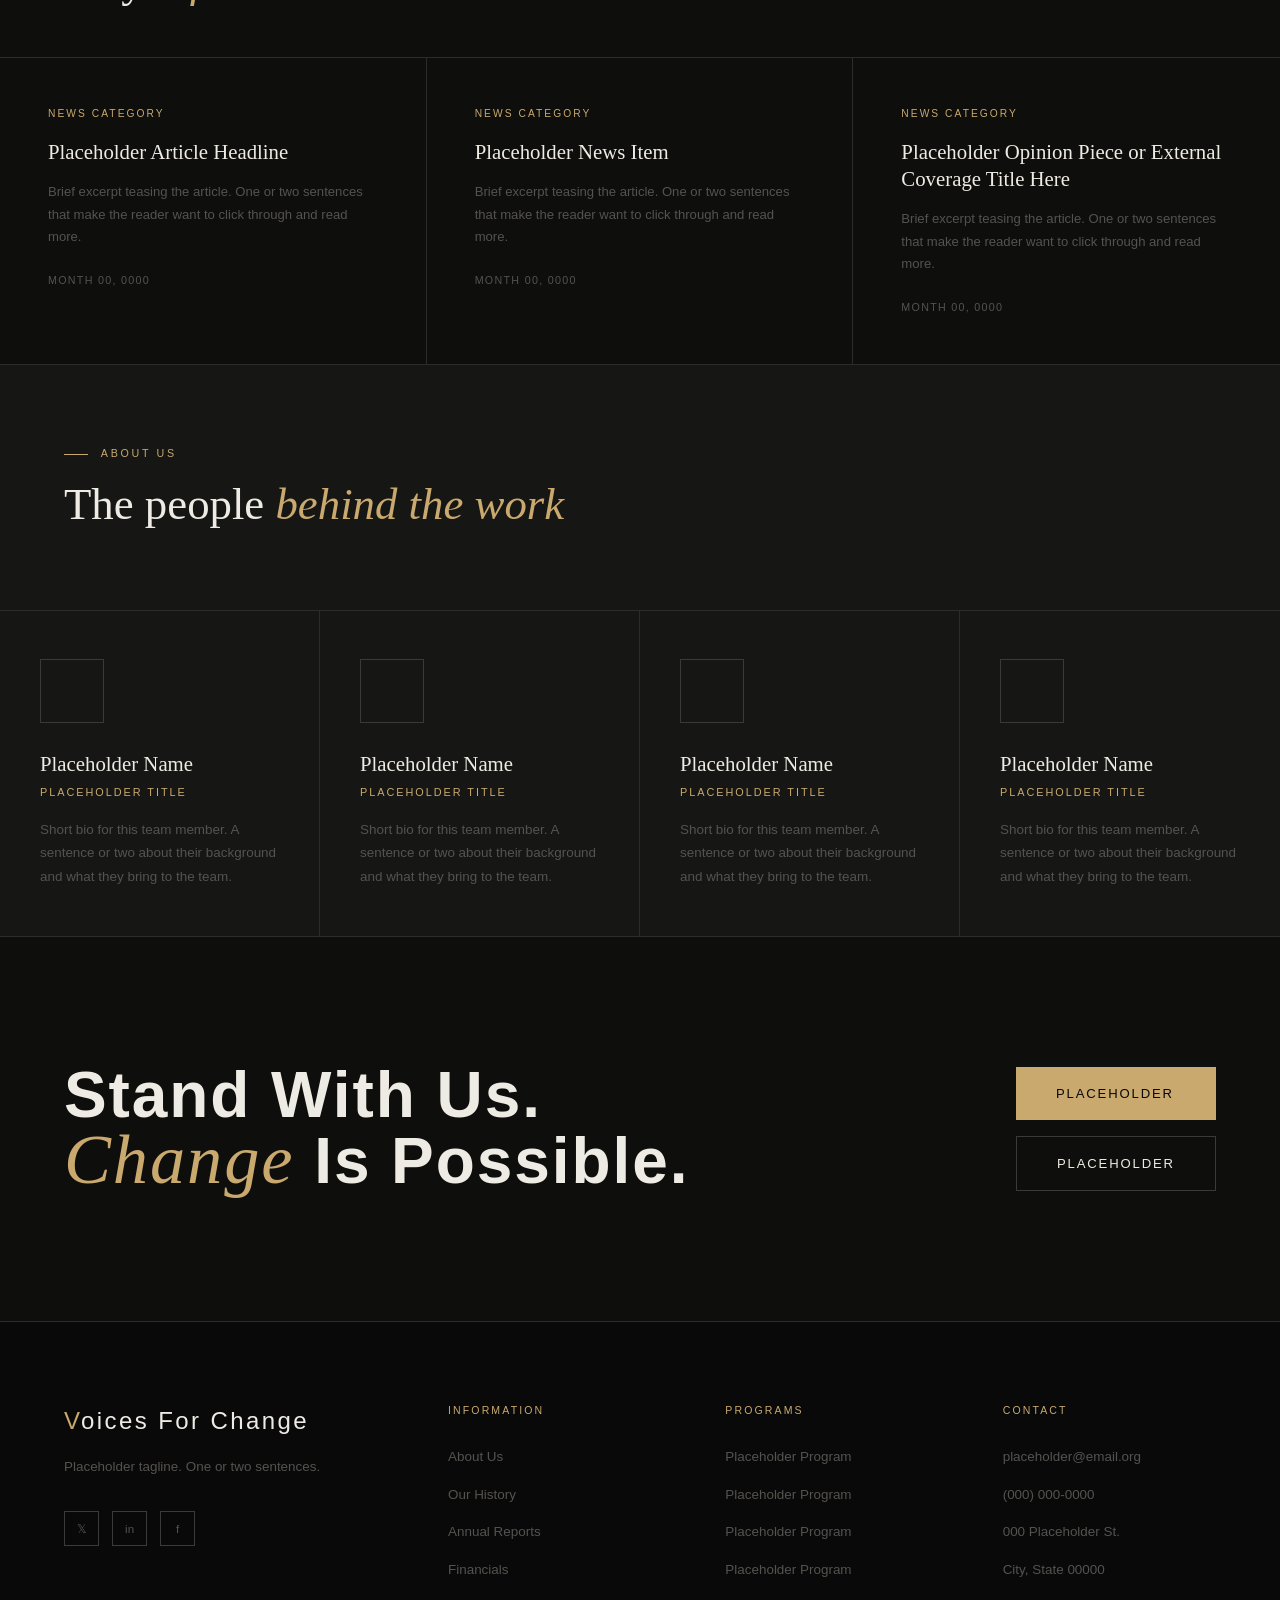
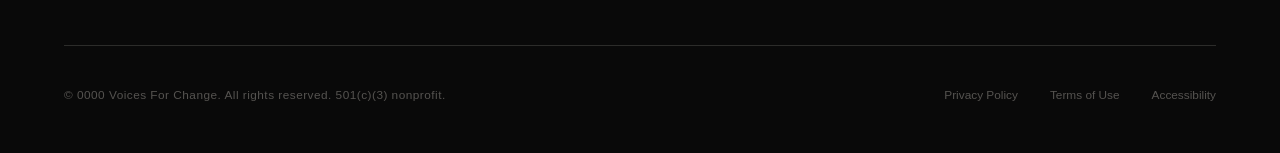
==== commit 94e5aa38: "Update bios and footer text for clarity" ====
--- a/index.html
+++ b/index.html
@@ -160,25 +160,25 @@
             <div class="about-avatar"></div>
             <div class="about-name">Placeholder Name</div>
             <div class="about-role">Placeholder Title</div>
-            <p class="about-bio">Short bio for this team member. A sentence or two about their background and what they bring to the organization.</p>
-        </div>
-        <div class="about-card">
-            <div class="about-avatar"></div>
-            <div class="about-name">Placeholder Name</div>
-            <div class="about-role">Placeholder Title</div>
-            <p class="about-bio">Short bio for this team member. A sentence or two about their background and what they bring to the organization.</p>
-        </div>
-        <div class="about-card">
-            <div class="about-avatar"></div>
-            <div class="about-name">Placeholder Name</div>
-            <div class="about-role">Placeholder Title</div>
-            <p class="about-bio">Short bio for this team member. A sentence or two about their background and what they bring to the organization.</p>
-        </div>
-        <div class="about-card">
-            <div class="about-avatar"></div>
-            <div class="about-name">Placeholder Name</div>
-            <div class="about-role">Placeholder Title</div>
-            <p class="about-bio">Short bio for this team member. A sentence or two about their background and what they bring to the organization.</p>
+            <p class="about-bio">Short bio for this team member. A sentence or two about their background and what they bring to the team.</p>
+        </div>
+        <div class="about-card">
+            <div class="about-avatar"></div>
+            <div class="about-name">Placeholder Name</div>
+            <div class="about-role">Placeholder Title</div>
+            <p class="about-bio">Short bio for this team member. A sentence or two about their background and what they bring to the team.</p>
+        </div>
+        <div class="about-card">
+            <div class="about-avatar"></div>
+            <div class="about-name">Placeholder Name</div>
+            <div class="about-role">Placeholder Title</div>
+            <p class="about-bio">Short bio for this team member. A sentence or two about their background and what they bring to the team.</p>
+        </div>
+        <div class="about-card">
+            <div class="about-avatar"></div>
+            <div class="about-name">Placeholder Name</div>
+            <div class="about-role">Placeholder Title</div>
+            <p class="about-bio">Short bio for this team member. A sentence or two about their background and what they bring to the team.</p>
         </div>
     </div>
 </section>
@@ -202,7 +202,7 @@
     <div class="footer-top">
         <div>
             <div class="footer-brand-name"><span>V</span>oices For Change</div>
-            <p class="footer-tagline">Placeholder tagline or brief organizational description. One or two sentences about your mission and the communities you serve.</p>
+            <p class="footer-tagline">Placeholder tagline. One or two sentences.</p>
             <div class="footer-socials">
                 <div class="social-btn">&#120143;</div>
                 <div class="social-btn">in</div>
@@ -210,7 +210,7 @@
             </div>
         </div>
         <div>
-            <p class="footer-col-title">Organization</p>
+            <p class="footer-col-title">Information</p>
             <ul class="footer-links">
                 <li><a href="#about">About Us</a></li>
                 <li><a href="nothing.html">Our History</a></li>
